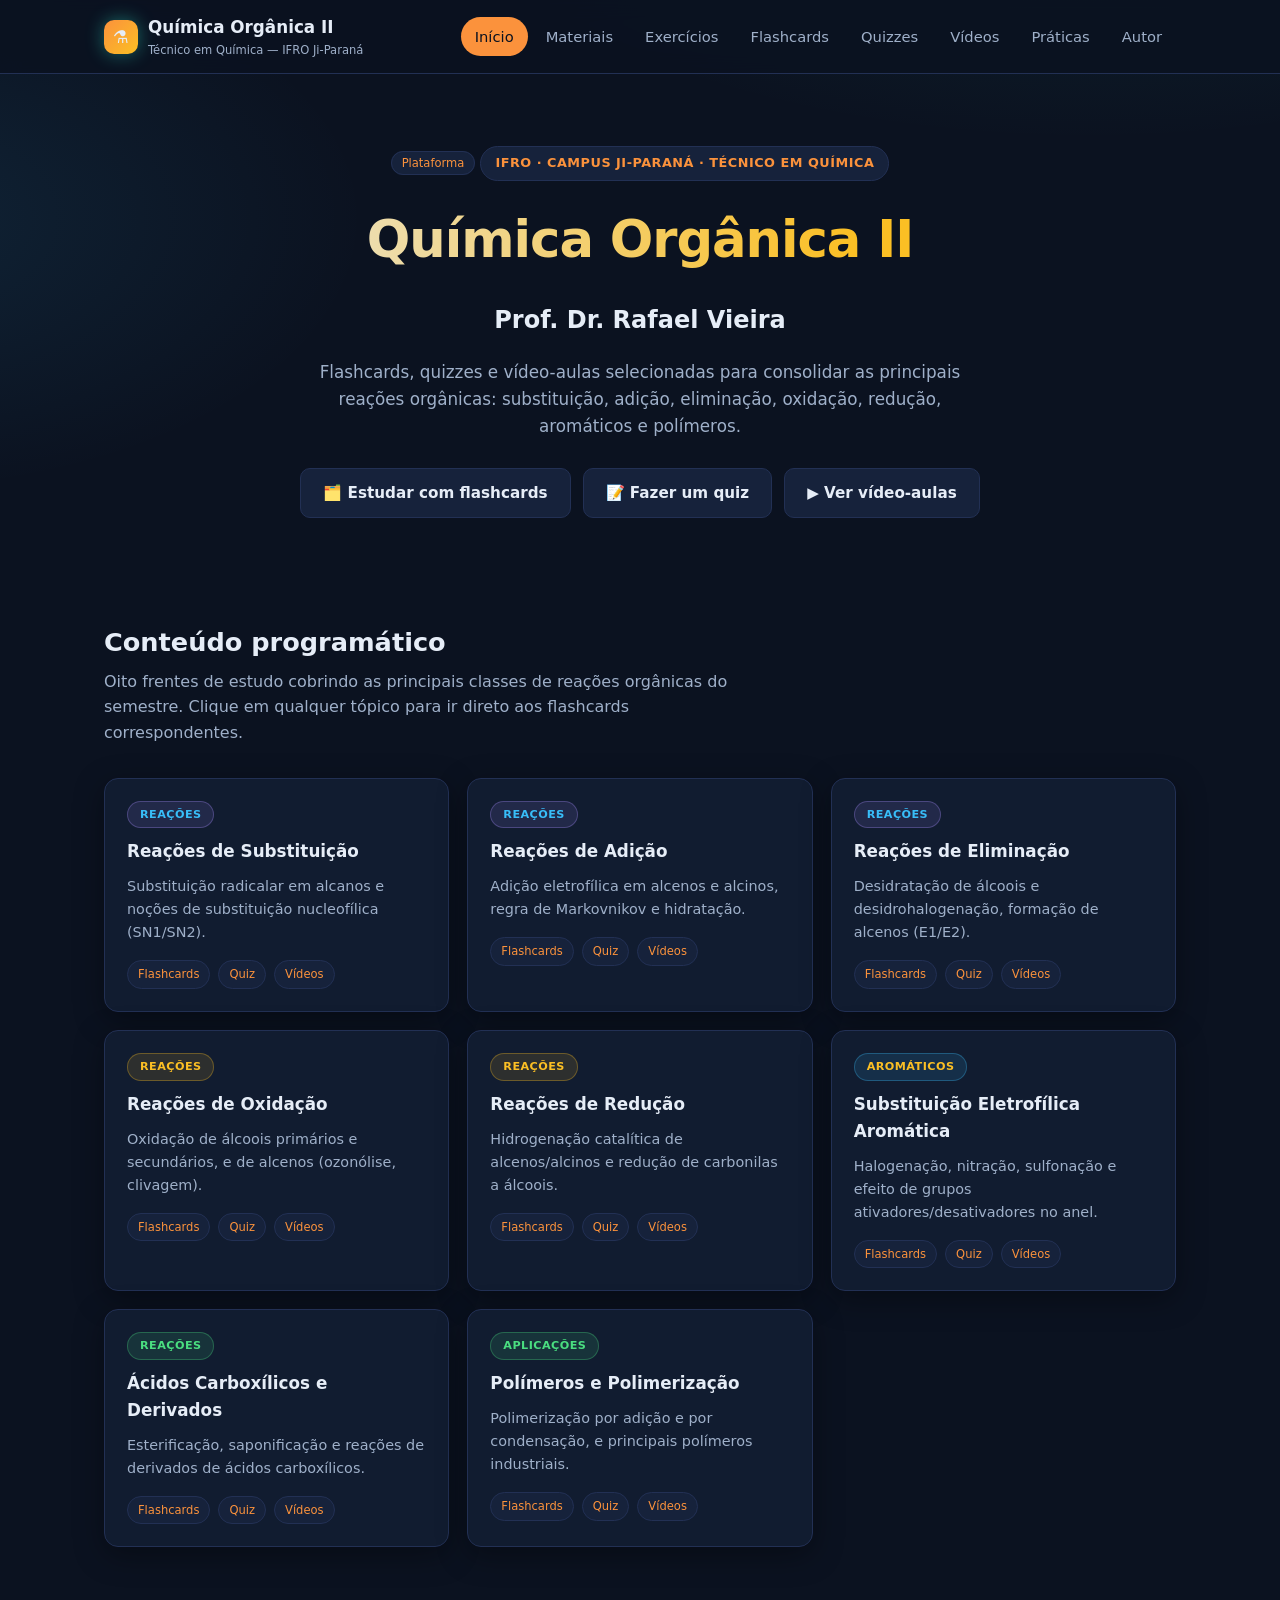
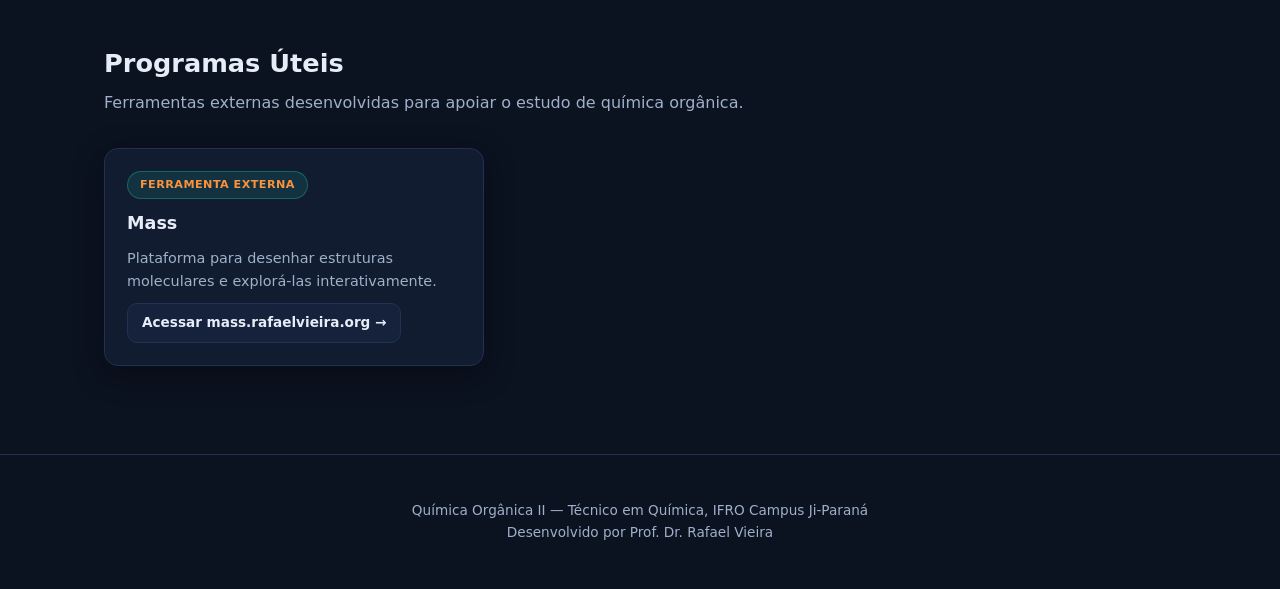
==== index.html @ c4f83020 "first commit" ====
<!DOCTYPE html>
<html lang="pt-BR">
<head>
<meta charset="UTF-8">
<meta name="viewport" content="width=device-width, initial-scale=1.0">
<title>Química Orgânica II — IFRO Ji-Paraná</title>
<meta name="description" content="Plataforma de apoio aos estudantes do Técnico em Química do IFRO Campus Ji-Paraná: flashcards, quizzes e vídeos sobre Química Orgânica II.">
<link rel="stylesheet" href="assets/css/style.css">
</head>
<body>

<header class="site-header">
  <nav class="nav">
    <a class="brand" href="index.html">
      <span class="mol">⚗️</span>
      <span>Química Orgânica II<br><small>Técnico em Química — IFRO Ji-Paraná</small></span>
    </a>
    <button class="nav-toggle" aria-label="Abrir menu">☰</button>
    <div class="nav-links">
      <a href="index.html">Início</a>
      <a href="materiais.html">Materiais</a>
      <a href="exercicios.html">Exercícios</a>
      <a href="flashcards.html">Flashcards</a>
      <a href="quizzes.html">Quizzes</a>
      <a href="videos.html">Vídeos</a>
      <a href="praticas.html">Práticas</a>
      <a href="autor.html">Autor</a>
    </div>
  </nav>
</header>

<section class="hero">
  <div class="container">
    <span class="tag tag-tool">Plataforma</span>
    <span class="eyebrow">IFRO · Campus Ji-Paraná · Técnico em Química</span>
    <h1> Química Orgânica II<br> </h1>
    <h2> Prof. Dr. Rafael Vieira </h2>
    <p class="lead">Flashcards, quizzes e vídeo-aulas selecionadas para consolidar as principais
      reações orgânicas: substituição, adição, eliminação, oxidação, redução, aromáticos e polímeros.</p>
    <div class="hero-actions">
      <a class="btn btn-ghost" href="flashcards.html">🗂️ Estudar com flashcards</a>
      <a class="btn btn-ghost" href="quizzes.html">📝 Fazer um quiz</a>
      <a class="btn btn-ghost" href="videos.html">▶️ Ver vídeo-aulas</a>
    </div>
  </div>
</section>

<section>
  <div class="container">
    <h2 class="section-title">Conteúdo programático</h2>
    <p class="section-sub">Oito frentes de estudo cobrindo as principais classes de reações orgânicas
      do semestre. Clique em qualquer tópico para ir direto aos flashcards correspondentes.</p>
    <div class="grid" id="topics-grid"></div>
  </div>
</section>

<section>
  <div class="container">
    <h2 class="section-title">Programas Úteis</h2>
    <p class="section-sub">Ferramentas externas desenvolvidas para apoiar o estudo de química orgânica.</p>
    <div class="card tool-card">
      <span class="cat-tag teal">Ferramenta externa</span>
      <h3>Mass</h3>
      <p>Plataforma para desenhar estruturas moleculares e explorá-las interativamente.</p>
      <a class="btn btn-ghost btn-sm" href="https://mass.rafaelvieira.org" target="_blank" rel="noopener">Acessar mass.rafaelvieira.org →</a>
    </div>
  </div>
</section>

<footer class="site-footer">
  <div class="container">
    <p>Química Orgânica II — Técnico em Química, IFRO Campus Ji-Paraná<br>
    Desenvolvido por <a href="autor.html">Prof. Dr. Rafael Vieira</a></p>
  </div>
</footer>

<script src="assets/js/topics-data.js"></script>
<script src="assets/js/app.js"></script>
<script>
  document.addEventListener("DOMContentLoaded", () => {
    const grid = document.getElementById("topics-grid");
    TOPICS.forEach(t => {
      const card = document.createElement("a");
      card.href = `flashcards.html?topic=${t.id}`;
      card.className = "card topic-card";
      card.style.color = "inherit";
      card.innerHTML = `
        <span class="cat-tag ${t.catClass}">${t.category}</span>
        <h3>${t.title}</h3>
        <p>${t.description}</p>
        <div class="tags">
          <span class="tag">Flashcards</span>
          <span class="tag">Quiz</span>
          <span class="tag">Vídeos</span>
        </div>
      `;
      grid.appendChild(card);
    });
  });
</script>
</body>
</html>
---- assets/css/style.css ----
/* =========================================================
   Química Orgânica II — IFRO Ji-Paraná
   Tema: Científico Moderno (dark, petróleo + aqua)
   ========================================================= */

:root{
  --bg: #0b1220;
  --bg-alt: #0f172a;
  --surface: #111c30;
  --surface-2: #16223b;
  --border: #223054;
  --text: #e6edf7;
  --text-muted: #9fb0c9;
  --accent: #fb923c;      /* laranja */
  --accent-2: #fbbf24;    /* âmbar */
  --accent-3: #38bdf8;    /* azul, detalhes */
  --success: #4ade80;
  --danger: #f87171;
  --warning: #fbbf24;
  --radius: 14px;
  --shadow: 0 8px 30px rgba(0,0,0,0.35);
  --font-body: 'Inter', system-ui, -apple-system, Segoe UI, Roboto, Arial, sans-serif;
  --font-mono: 'JetBrains Mono', 'Fira Code', Consolas, monospace;
  --maxw: 1120px;
}

*{ box-sizing: border-box; }
html{ scroll-behavior: smooth; }

body{
  margin: 0;
  font-family: var(--font-body);
  background:
    radial-gradient(1200px 600px at 85% -10%, rgba(45,212,191,0.12), transparent 60%),
    radial-gradient(900px 500px at -10% 10%, rgba(56,189,248,0.10), transparent 55%),
    var(--bg);
  color: var(--text);
  line-height: 1.6;
  min-height: 100vh;
}

a{ color: var(--accent); text-decoration: none; }
a:hover{ color: var(--accent-2); }

img{ max-width: 100%; display: block; }

.container{
  max-width: var(--maxw);
  margin: 0 auto;
  padding: 0 24px;
}

/* ---------- NAV ---------- */
.site-header{
  position: sticky;
  top: 0;
  z-index: 100;
  background: rgba(11,18,32,0.85);
  backdrop-filter: blur(10px);
  border-bottom: 1px solid var(--border);
}
.nav{
  max-width: var(--maxw);
  margin: 0 auto;
  padding: 14px 24px;
  display: flex;
  align-items: center;
  justify-content: space-between;
  gap: 16px;
  position: relative;
}
.brand{
  display: flex;
  align-items: center;
  gap: 10px;
  font-weight: 700;
  color: var(--text);
  font-size: 1.05rem;
}
.brand .mol{
  width: 34px; height: 34px;
  border-radius: 10px;
  background: linear-gradient(135deg, var(--accent), var(--accent-2));
  display: flex; align-items: center; justify-content: center;
  font-size: 1.1rem;
  box-shadow: 0 0 18px rgba(45,212,191,0.45);
}
.brand small{ display:block; font-weight: 400; color: var(--text-muted); font-size: 0.72rem; }

.nav-links{
  display: flex;
  gap: 4px;
  align-items: center;
  flex-wrap: wrap;
}
.nav-links a{
  color: var(--text-muted);
  padding: 8px 14px;
  border-radius: 999px;
  font-size: 0.92rem;
  font-weight: 500;
  transition: all .15s ease;
}
.nav-links a:hover{ color: var(--text); background: var(--surface-2); }
.nav-links a.active{ color: var(--bg); background: var(--accent); }

.nav-toggle{
  display: none;
  background: var(--surface-2);
  border: 1px solid var(--border);
  color: var(--text);
  border-radius: 8px;
  padding: 8px 10px;
  cursor: pointer;
}

@media (max-width: 880px){
  .nav-toggle{ display: block; }
  .nav-links{
    display: none;
    position: absolute;
    top: 64px; left: 0; right: 0;
    background: var(--bg-alt);
    border-bottom: 1px solid var(--border);
    flex-direction: column;
    align-items: stretch;
    padding: 10px 16px 16px;
  }
  .nav-links.open{ display: flex; }
  .nav-links a{ padding: 12px 14px; }
}

/* ---------- HERO ---------- */
.hero{
  padding: 72px 0 56px;
  text-align: center;
}
.hero .eyebrow{
  display: inline-block;
  padding: 6px 14px;
  border-radius: 999px;
  background: var(--surface-2);
  border: 1px solid var(--border);
  color: var(--accent);
  font-size: 0.8rem;
  font-weight: 600;
  letter-spacing: 0.04em;
  text-transform: uppercase;
  margin-bottom: 18px;
}
.hero h1{
  font-size: clamp(2rem, 4.5vw, 3.2rem);
  margin: 0 0 16px;
  font-weight: 800;
  letter-spacing: -0.02em;
  background: linear-gradient(90deg, var(--text), var(--accent-2) 70%);
  -webkit-background-clip: text;
  background-clip: text;
  color: transparent;
}
.hero p.lead{
  max-width: 680px;
  margin: 0 auto 28px;
  color: var(--text-muted);
  font-size: 1.05rem;
}
.hero-actions{
  display: flex;
  gap: 12px;
  justify-content: center;
  flex-wrap: wrap;
}

.btn{
  display: inline-flex;
  align-items: center;
  gap: 8px;
  padding: 12px 22px;
  border-radius: 10px;
  font-weight: 600;
  font-size: 0.95rem;
  border: 1px solid transparent;
  cursor: pointer;
  transition: transform .15s ease, box-shadow .15s ease;
}
.btn:hover{ transform: translateY(-1px); }
.btn-primary{
  background: linear-gradient(135deg, var(--accent), var(--accent-2));
  color: #04121a;
  box-shadow: 0 6px 20px rgba(45,212,191,0.28);
}
.btn-primary:hover{ color: #04121a; }
.btn-ghost{
  background: var(--surface-2);
  color: var(--text);
  border-color: var(--border);
}
.btn-ghost:hover{ color: var(--text); border-color: var(--accent); }
.btn-sm{ padding: 8px 14px; font-size: 0.85rem; }

/* ---------- SECTIONS / CARDS ---------- */
section{ padding: 48px 0; }
.section-title{
  font-size: 1.6rem;
  font-weight: 700;
  margin: 0 0 6px;
}
.section-sub{
  color: var(--text-muted);
  margin: 0 0 32px;
  max-width: 640px;
}

.grid{
  display: grid;
  gap: 18px;
  grid-template-columns: repeat(auto-fit, minmax(260px, 1fr));
}

.card{
  background: var(--surface);
  border: 1px solid var(--border);
  border-radius: var(--radius);
  padding: 22px;
  box-shadow: var(--shadow);
  transition: border-color .15s ease, transform .15s ease;
}
.card:hover{ border-color: var(--accent); transform: translateY(-2px); }

.topic-card{
  display: flex;
  flex-direction: column;
  gap: 10px;
}
.topic-card h3{ margin: 0; font-size: 1.05rem; }
.topic-card p{ margin: 0; color: var(--text-muted); font-size: 0.9rem; }
.topic-card .tags{ display: flex; gap: 8px; flex-wrap: wrap; margin-top: 6px; }
.tag{
  font-size: 0.72rem;
  padding: 4px 10px;
  border-radius: 999px;
  background: var(--surface-2);
  color: var(--accent);
  border: 1px solid var(--border);
}

.tool-card{
  display: flex;
  flex-direction: column;
  align-items: flex-start;
  gap: 10px;
  max-width: 380px;
}
.tool-card h3{ margin: 0; font-size: 1.1rem; }
.tool-card p{ margin: 0; color: var(--text-muted); font-size: 0.9rem; }

/* Tag de categoria (substitui os ícones dos cards) */
.cat-tag{
  display: inline-block;
  align-self: flex-start;
  font-size: 0.7rem;
  font-weight: 700;
  letter-spacing: 0.04em;
  text-transform: uppercase;
  padding: 4px 12px;
  border-radius: 999px;
  border: 1px solid transparent;
}
.cat-tag.violet{
  background: rgba(167,139,250,0.12);
  color: var(--accent-3);
  border-color: rgba(167,139,250,0.3);
}
.cat-tag.teal{
  background: rgba(45,212,191,0.12);
  color: var(--accent);
  border-color: rgba(45,212,191,0.3);
}
.cat-tag.blue{
  background: rgba(56,189,248,0.12);
  color: var(--accent-2);
  border-color: rgba(56,189,248,0.3);
}
.cat-tag.amber{
  background: rgba(251,191,36,0.12);
  color: var(--warning);
  border-color: rgba(251,191,36,0.3);
}
.cat-tag.green{
  background: rgba(74,222,128,0.12);
  color: var(--success);
  border-color: rgba(74,222,128,0.3);
}
.cat-tag.muted{
  background: var(--surface-2);
  color: var(--text-muted);
  border-color: var(--border);
}

/* ---------- MATERIAIS ---------- */
.material-grid{
  display: grid;
  gap: 18px;
  grid-template-columns: repeat(auto-fit, minmax(260px, 1fr));
}
.material-card{
  display: flex;
  flex-direction: column;
  gap: 10px;
}
.material-card h3{ margin: 0; font-size: 1.05rem; }
.material-card p{ margin: 0; color: var(--text-muted); font-size: 0.9rem; }
.material-card .material-meta{
  display: flex;
  gap: 8px;
  align-items: center;
  color: var(--text-muted);
  font-size: 0.78rem;
  margin-top: 2px;
}
.material-card.soon{
  opacity: 0.55;
}
.material-card.soon:hover{ border-color: var(--border); transform: none; }

/* ---------- TOPIC SELECTOR (flashcards/quiz/videos) ---------- */
.topic-selector{
  display: flex;
  gap: 8px;
  flex-wrap: wrap;
  margin-bottom: 28px;
}
.topic-chip{
  padding: 9px 16px;
  border-radius: 999px;
  background: var(--surface);
  border: 1px solid var(--border);
  color: var(--text-muted);
  font-size: 0.88rem;
  font-weight: 600;
  cursor: pointer;
  transition: all .15s ease;
}
.topic-chip:hover{ border-color: var(--accent); color: var(--text); }
.topic-chip.active{
  background: linear-gradient(135deg, var(--accent), var(--accent-2));
  color: #04121a;
  border-color: transparent;
}

/* ---------- FLASHCARDS ---------- */
.flash-wrap{ max-width: 620px; margin: 0 auto; }
.flash-progress{
  display: flex; justify-content: space-between; align-items: center;
  margin-bottom: 14px; color: var(--text-muted); font-size: 0.85rem;
}
.flashcard{
  perspective: 1400px;
  height: 280px;
  margin-bottom: 22px;
  cursor: pointer;
}
.flashcard-inner{
  position: relative;
  width: 100%; height: 100%;
  transition: transform 0.5s cubic-bezier(.4,.2,.2,1);
  transform-style: preserve-3d;
}
.flashcard.flipped .flashcard-inner{ transform: rotateY(180deg); }
.flash-face{
  position: absolute; inset: 0;
  backface-visibility: hidden;
  border-radius: var(--radius);
  border: 1px solid var(--border);
  display: flex; flex-direction: column; align-items: center; justify-content: center;
  text-align: center;
  padding: 32px;
  background: var(--surface);
  box-shadow: var(--shadow);
}
.flash-face.front{ background: linear-gradient(160deg, var(--surface), var(--surface-2)); }
.flash-face.back{
  transform: rotateY(180deg);
  background: linear-gradient(160deg, #123b38, var(--surface));
  border-color: var(--accent);
}
.flash-face .label{
  position: absolute; top: 14px; left: 18px;
  font-size: 0.7rem; text-transform: uppercase; letter-spacing: 0.06em;
  color: var(--text-muted);
}
.flash-face .txt{ font-size: 1.15rem; font-weight: 600; }
.flash-face .hint{ margin-top: 14px; font-size: 0.78rem; color: var(--text-muted); }
.flash-controls{
  display: flex; justify-content: center; gap: 10px; flex-wrap: wrap;
}

/* ---------- QUIZ ---------- */
.quiz-wrap{ max-width: 680px; margin: 0 auto; }
.quiz-progress-bar{
  height: 6px; border-radius: 999px; background: var(--surface-2);
  overflow: hidden; margin-bottom: 24px;
}
.quiz-progress-fill{
  height: 100%; background: linear-gradient(90deg, var(--accent), var(--accent-2));
  transition: width .3s ease;
}
.quiz-question{ font-size: 1.15rem; font-weight: 700; margin-bottom: 20px; }
.quiz-options{ display: flex; flex-direction: column; gap: 10px; margin-bottom: 22px; }
.quiz-option{
  text-align: left;
  padding: 14px 16px;
  border-radius: 10px;
  background: var(--surface);
  border: 1px solid var(--border);
  color: var(--text);
  cursor: pointer;
  font-size: 0.95rem;
  transition: all .15s ease;
}
.quiz-option:hover{ border-color: var(--accent-2); }
.quiz-option.correct{ border-color: var(--success); background: rgba(74,222,128,0.12); }
.quiz-option.incorrect{ border-color: var(--danger); background: rgba(248,113,113,0.12); }
.quiz-option:disabled{ cursor: default; }
.quiz-explain{
  background: var(--surface-2);
  border: 1px solid var(--border);
  border-radius: 10px;
  padding: 16px;
  font-size: 0.92rem;
  color: var(--text-muted);
  margin-bottom: 20px;
}
.quiz-score{
  text-align: center;
  padding: 40px 20px;
}
.quiz-score .big{ font-size: 3rem; font-weight: 800; color: var(--accent); }

/* ---------- VIDEOS ---------- */
.video-grid{
  display: grid;
  gap: 22px;
  grid-template-columns: repeat(auto-fit, minmax(300px, 1fr));
}
.video-card{
  background: var(--surface);
  border: 1px solid var(--border);
  border-radius: var(--radius);
  overflow: hidden;
  box-shadow: var(--shadow);
}
.video-card .frame-wrap{ position: relative; padding-top: 56.25%; background: #000; cursor: pointer; }
.video-card iframe{ position: absolute; inset: 0; width: 100%; height: 100%; border: 0; }
.video-thumb{
  position: absolute; inset: 0;
  width: 100%; height: 100%;
  object-fit: cover;
}
.play-btn{
  position: absolute; top: 50%; left: 50%;
  transform: translate(-50%, -50%);
  width: 62px; height: 62px;
  border-radius: 50%;
  background: rgba(0,0,0,0.55);
  border: 2px solid var(--accent);
  color: #fff;
  font-size: 1.4rem;
  display: flex; align-items: center; justify-content: center;
  cursor: pointer;
  transition: all .15s ease;
}
.play-btn::before{ content: "▶"; margin-left: 3px; }
.frame-wrap:hover .play-btn{
  background: var(--accent);
  color: #04121a;
  transform: translate(-50%, -50%) scale(1.08);
}
.video-card .meta{ padding: 16px 18px; }
.video-card .meta h4{ margin: 0 0 6px; font-size: 1rem; }
.video-card .meta p{ margin: 0; color: var(--text-muted); font-size: 0.85rem; }
.video-card .meta .channel{ color: var(--accent); font-size: 0.78rem; font-weight: 600; margin-top: 8px; display: block; }

/* ---------- PRÁTICAS ---------- */
.practical-block{
  background: var(--surface);
  border: 1px solid var(--border);
  border-radius: var(--radius);
  padding: 26px;
  margin-bottom: 20px;
}
.practical-block h3{ margin-top: 0; color: var(--accent-2); }
.practical-block .data{
  background: var(--surface-2);
  border-left: 3px solid var(--accent);
  padding: 12px 16px;
  border-radius: 8px;
  font-family: var(--font-mono);
  font-size: 0.88rem;
  margin: 14px 0;
  white-space: pre-wrap;
}
details.solution{
  margin-top: 14px;
  border-top: 1px dashed var(--border);
  padding-top: 12px;
}
details.solution summary{
  cursor: pointer;
  color: var(--accent);
  font-weight: 600;
  font-size: 0.9rem;
}
details.solution[open] summary{ margin-bottom: 10px; }

/* ---------- AUTOR ---------- */
.author-hero{
  display: flex;
  gap: 36px;
  align-items: center;
  flex-wrap: wrap;
  padding: 40px 0;
}
.author-photo{
  width: 220px; height: 220px;
  border-radius: 20px;
  object-fit: cover;
  border: 2px solid var(--border);
  box-shadow: var(--shadow);
}
.author-info h1{ margin: 0 0 6px; font-size: 1.9rem; }
.author-info .role{ color: var(--accent); font-weight: 600; margin-bottom: 14px; }
.author-info p{ color: var(--text-muted); max-width: 560px; }
.author-links{ display: flex; gap: 10px; margin-top: 16px; flex-wrap: wrap; }

/* ---------- FOOTER ---------- */
.site-footer{
  border-top: 1px solid var(--border);
  padding: 32px 0;
  margin-top: 40px;
  color: var(--text-muted);
  font-size: 0.85rem;
  text-align: center;
}
.site-footer a{ color: var(--text-muted); }
.site-footer a:hover{ color: var(--accent); }

/* ---------- Utilities ---------- */
.empty-state{
  text-align: center;
  padding: 40px 20px;
  color: var(--text-muted);
}
.badge{
  display: inline-block;
  padding: 3px 10px;
  border-radius: 999px;
  font-size: 0.72rem;
  font-weight: 700;
  background: var(--surface-2);
  color: var(--accent);
  border: 1px solid var(--border);
}
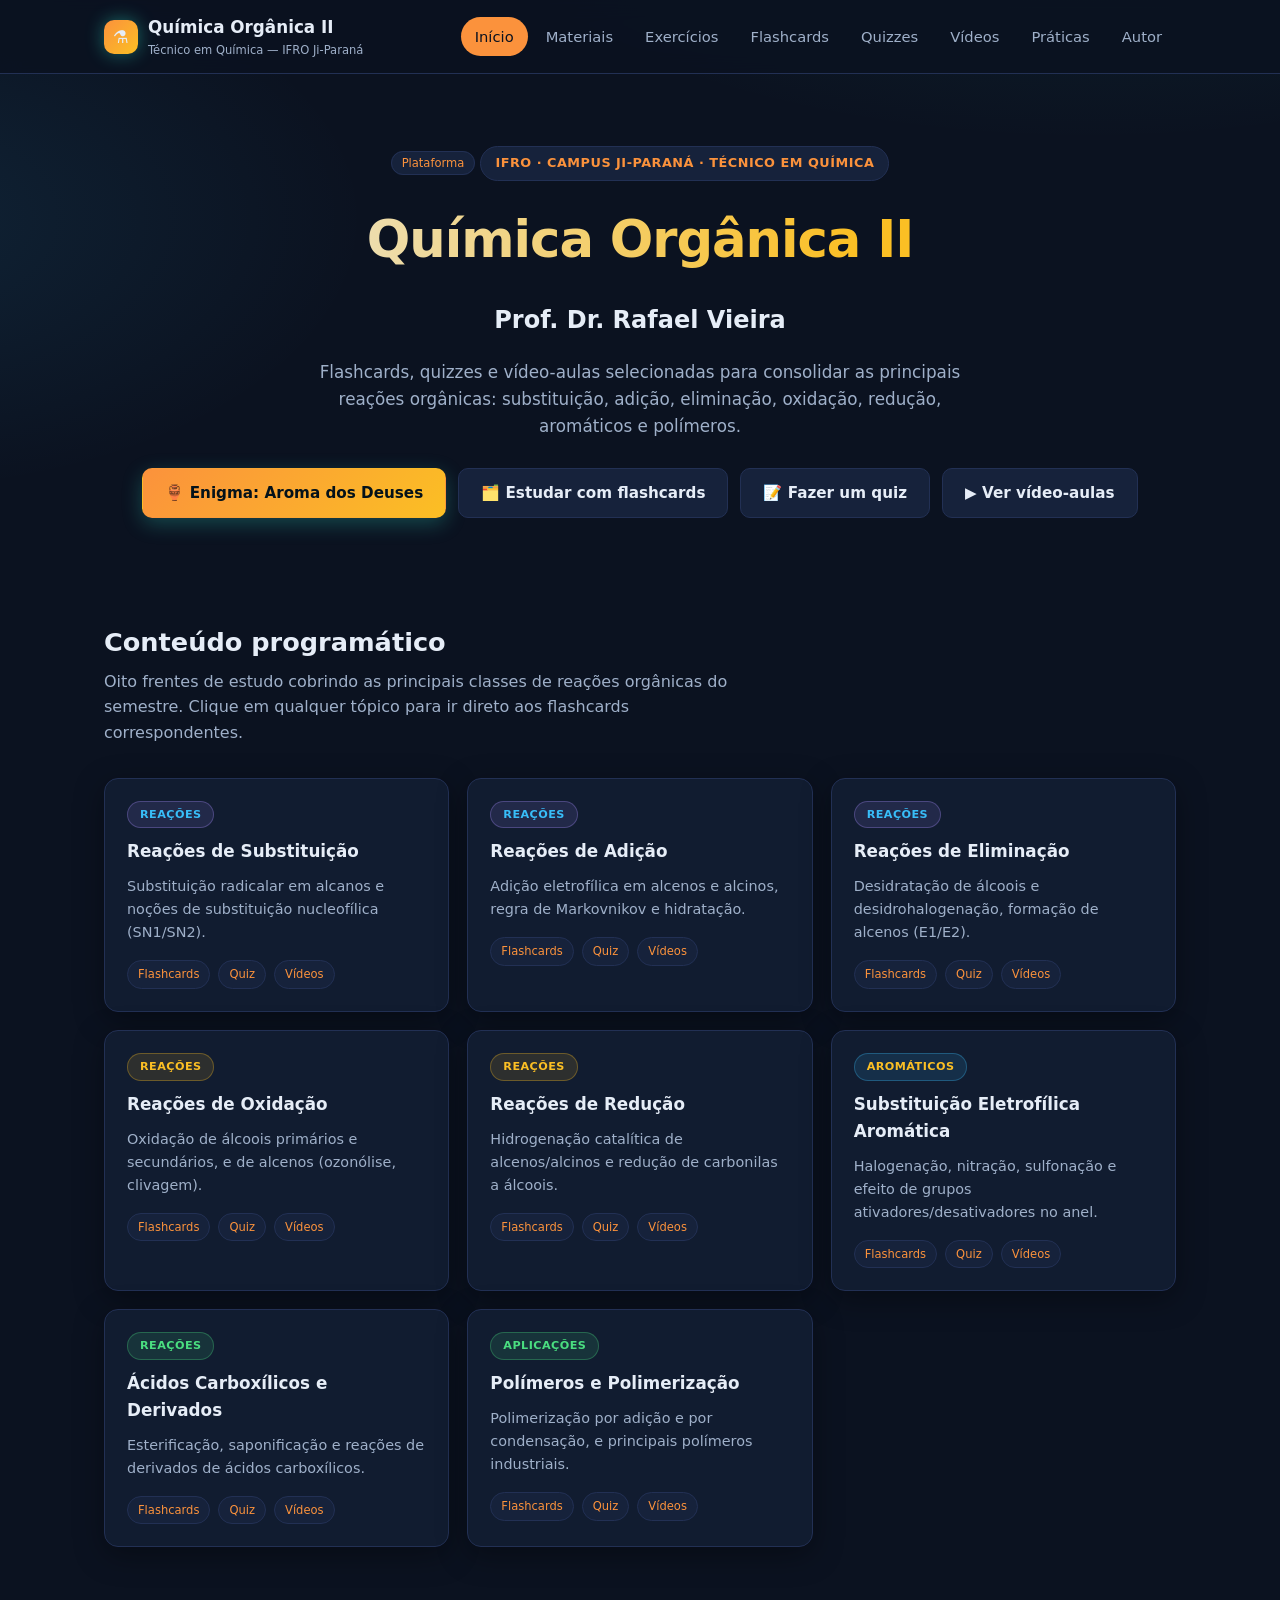
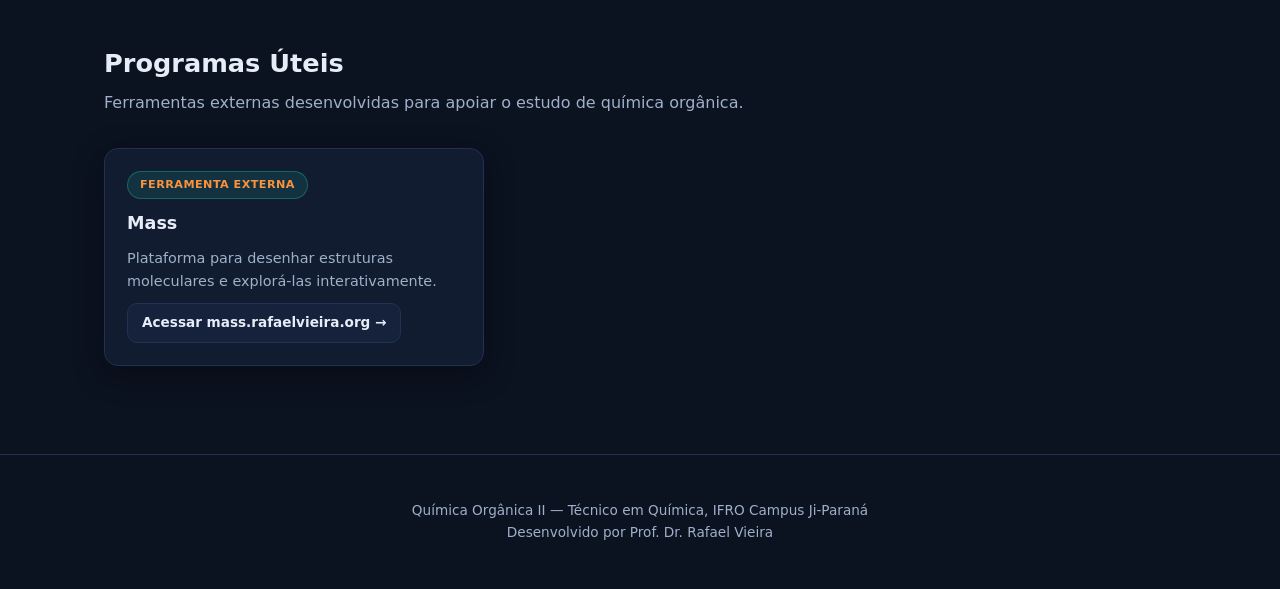
==== commit ed277a45: "aroma dos deuses" ====
--- a/index.html
+++ b/index.html
@@ -38,6 +38,7 @@
     <p class="lead">Flashcards, quizzes e vídeo-aulas selecionadas para consolidar as principais
       reações orgânicas: substituição, adição, eliminação, oxidação, redução, aromáticos e polímeros.</p>
     <div class="hero-actions">
+      <a class="btn btn-primary" href="aroma-dos-deuses.html">🏺 Enigma: Aroma dos Deuses</a>
       <a class="btn btn-ghost" href="flashcards.html">🗂️ Estudar com flashcards</a>
       <a class="btn btn-ghost" href="quizzes.html">📝 Fazer um quiz</a>
       <a class="btn btn-ghost" href="videos.html">▶️ Ver vídeo-aulas</a>
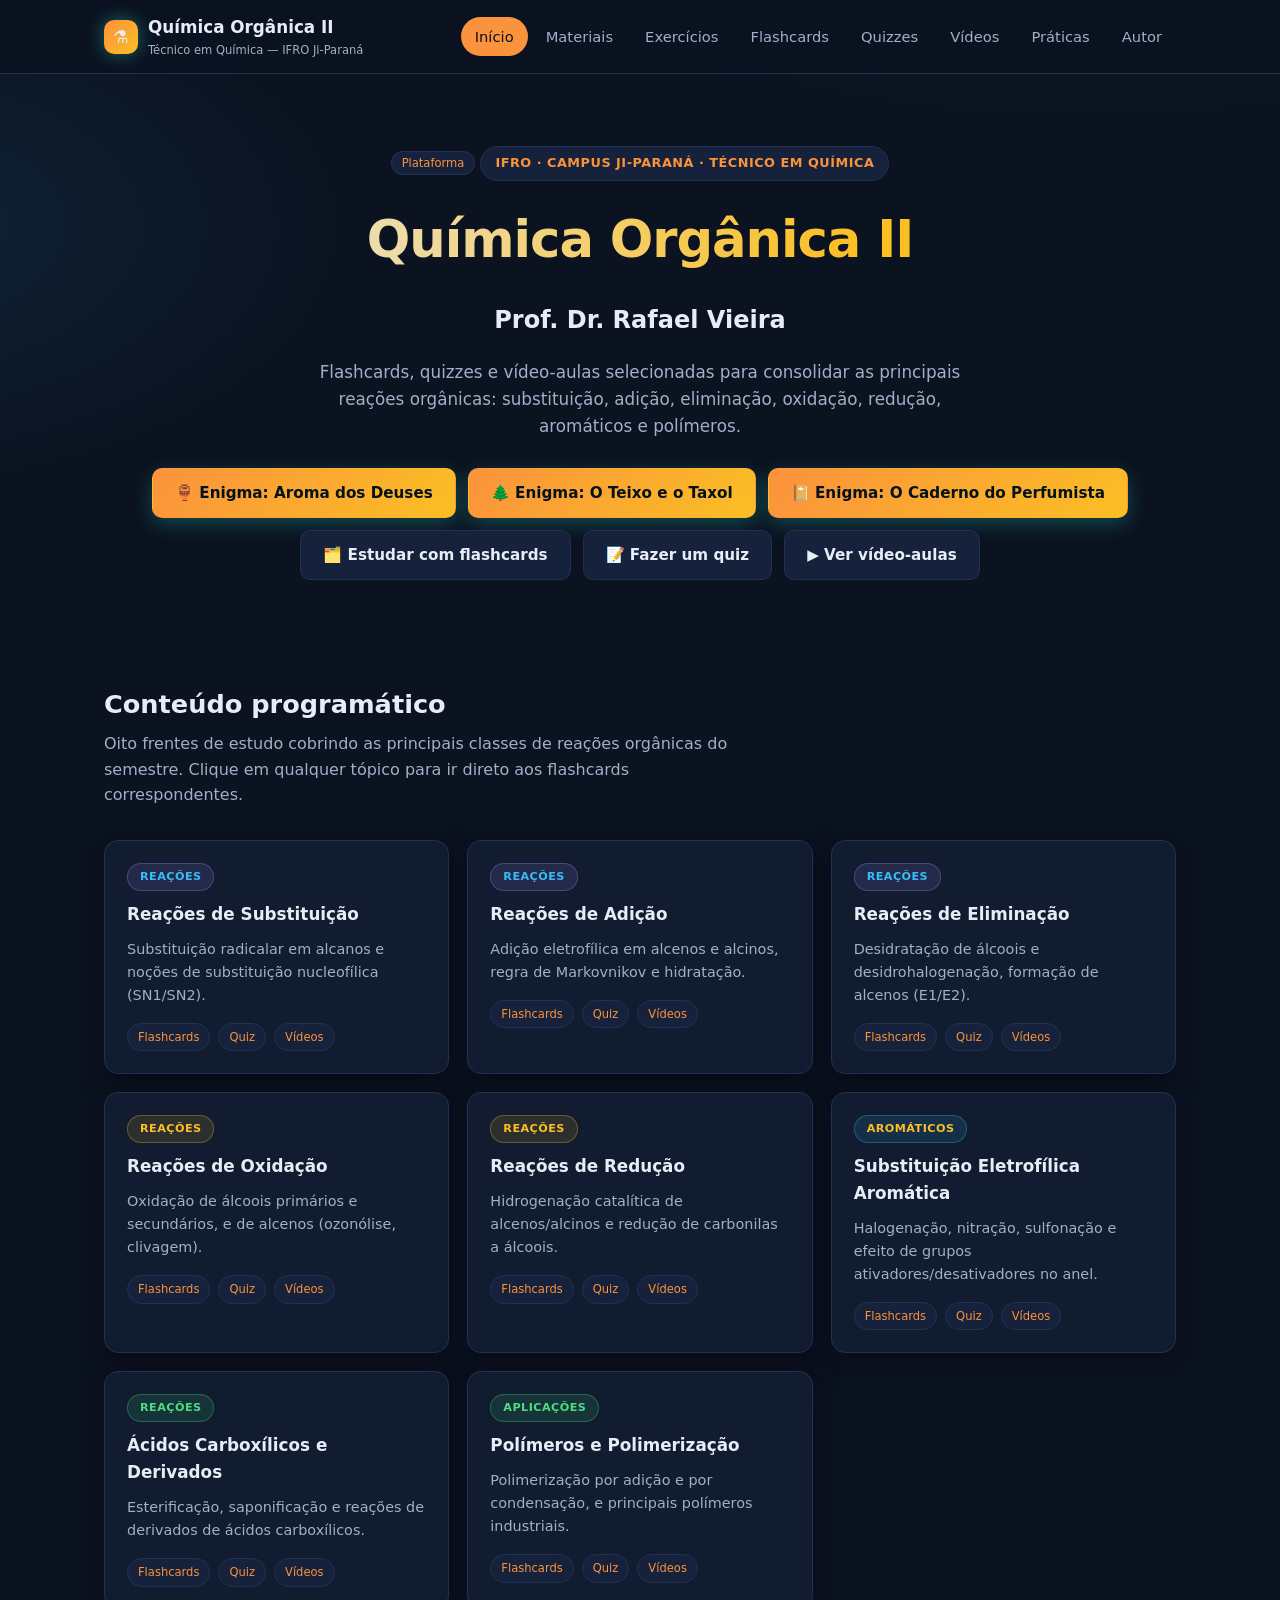
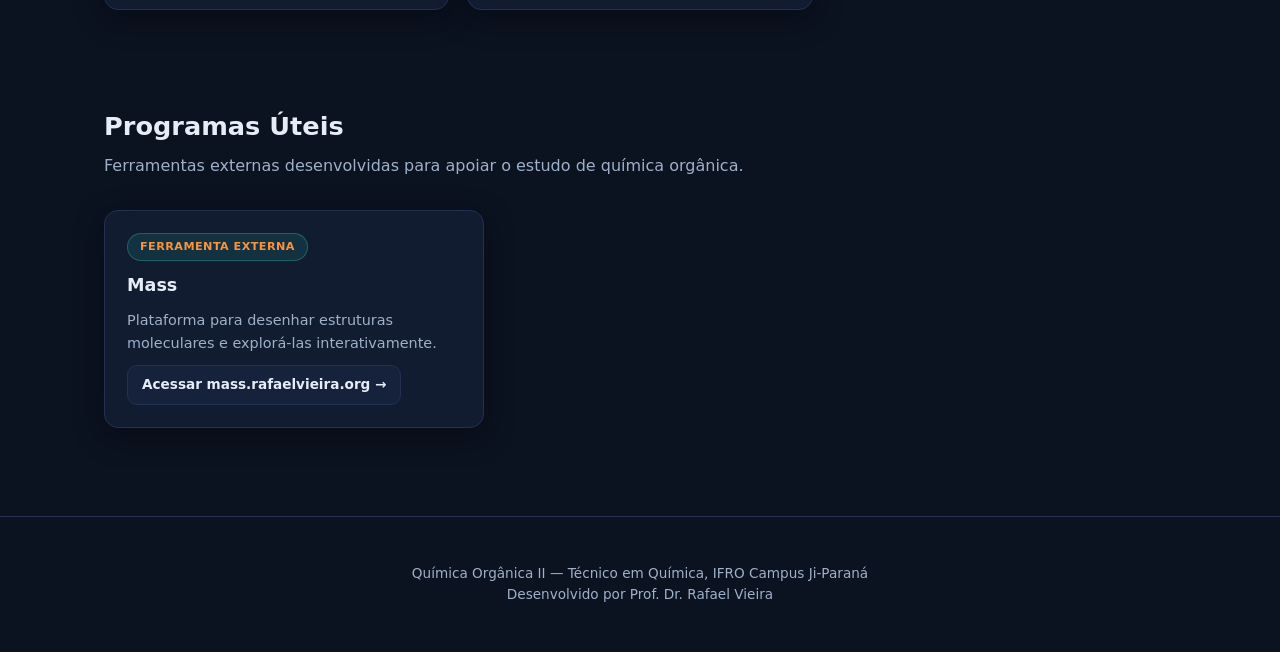
==== commit 73d3a7e2: "atualizando" ====
--- a/index.html
+++ b/index.html
@@ -39,6 +39,8 @@
       reações orgânicas: substituição, adição, eliminação, oxidação, redução, aromáticos e polímeros.</p>
     <div class="hero-actions">
       <a class="btn btn-primary" href="aroma-dos-deuses.html">🏺 Enigma: Aroma dos Deuses</a>
+      <a class="btn btn-primary" href="enigma-taxol.html">🌲 Enigma: O Teixo e o Taxol</a>
+      <a class="btn btn-primary" href="caderno-do-perfumista.html">📔 Enigma: O Caderno do Perfumista</a>
       <a class="btn btn-ghost" href="flashcards.html">🗂️ Estudar com flashcards</a>
       <a class="btn btn-ghost" href="quizzes.html">📝 Fazer um quiz</a>
       <a class="btn btn-ghost" href="videos.html">▶️ Ver vídeo-aulas</a>
